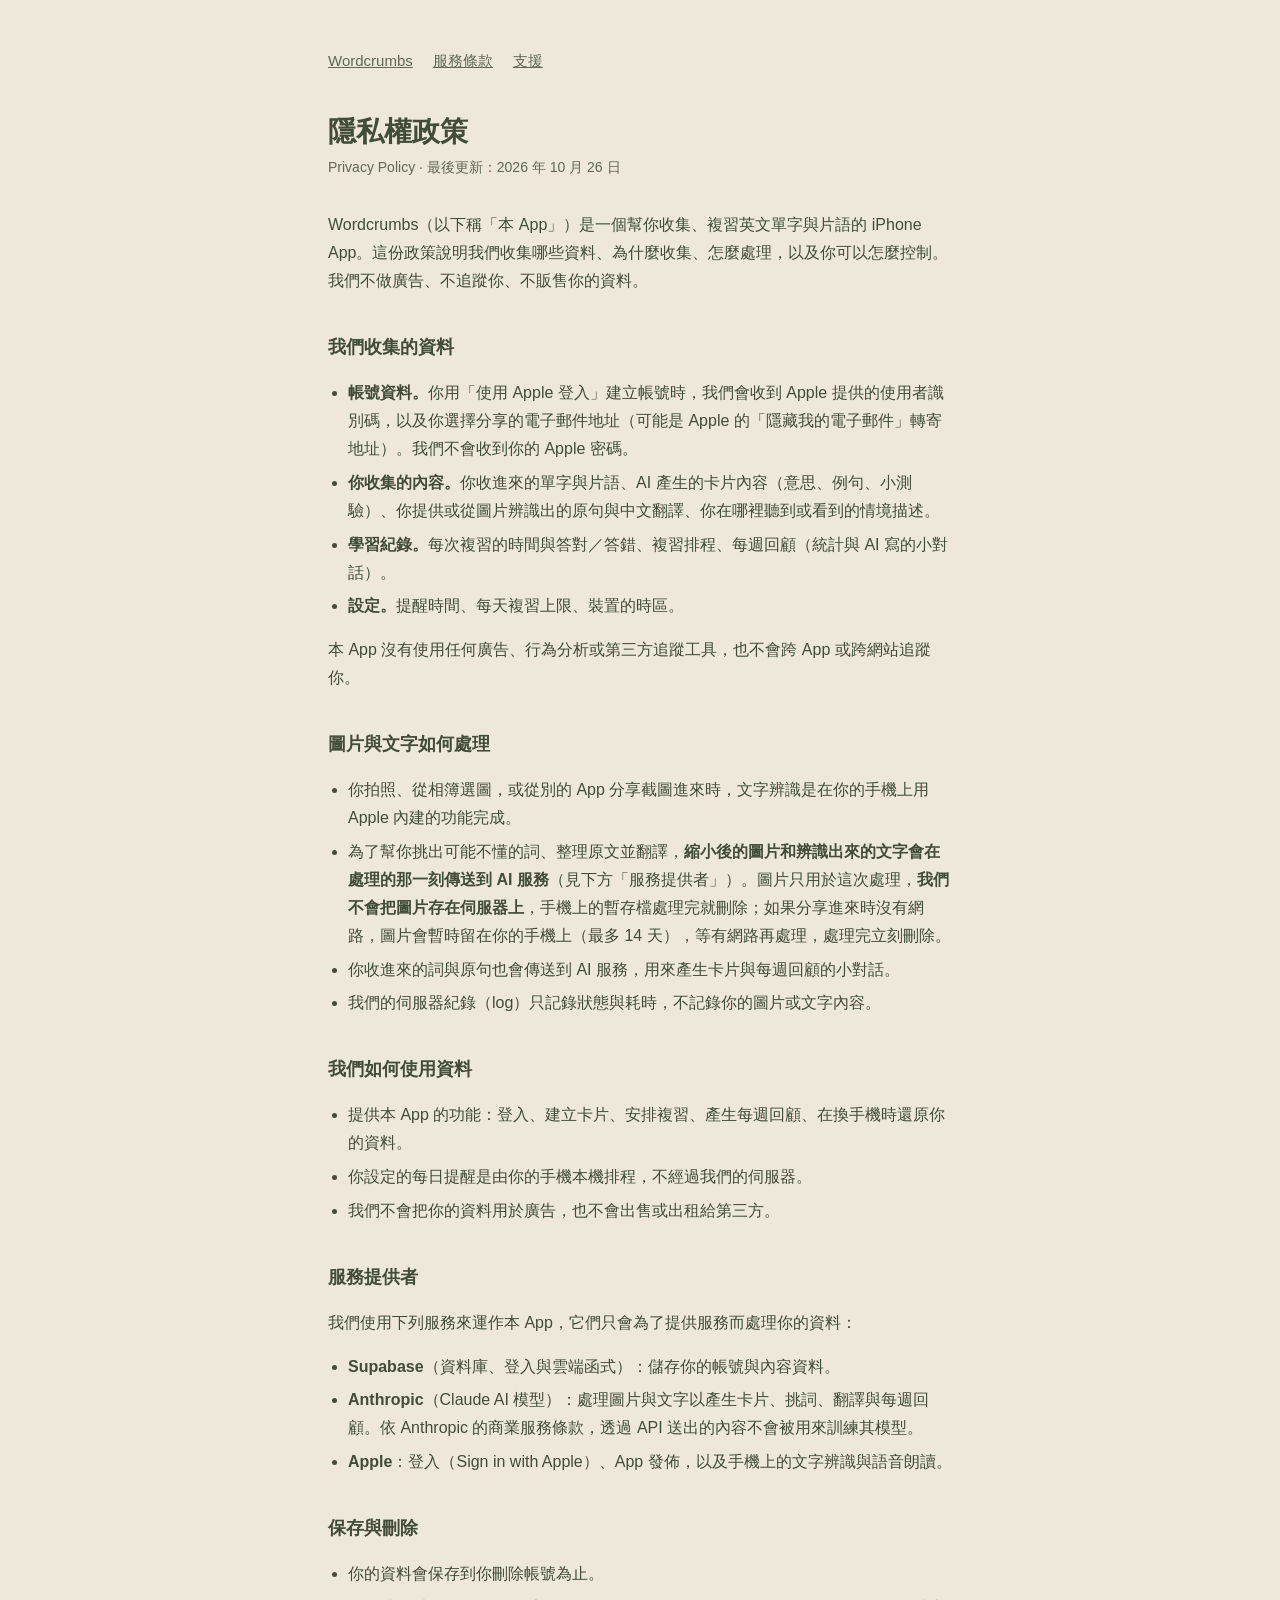
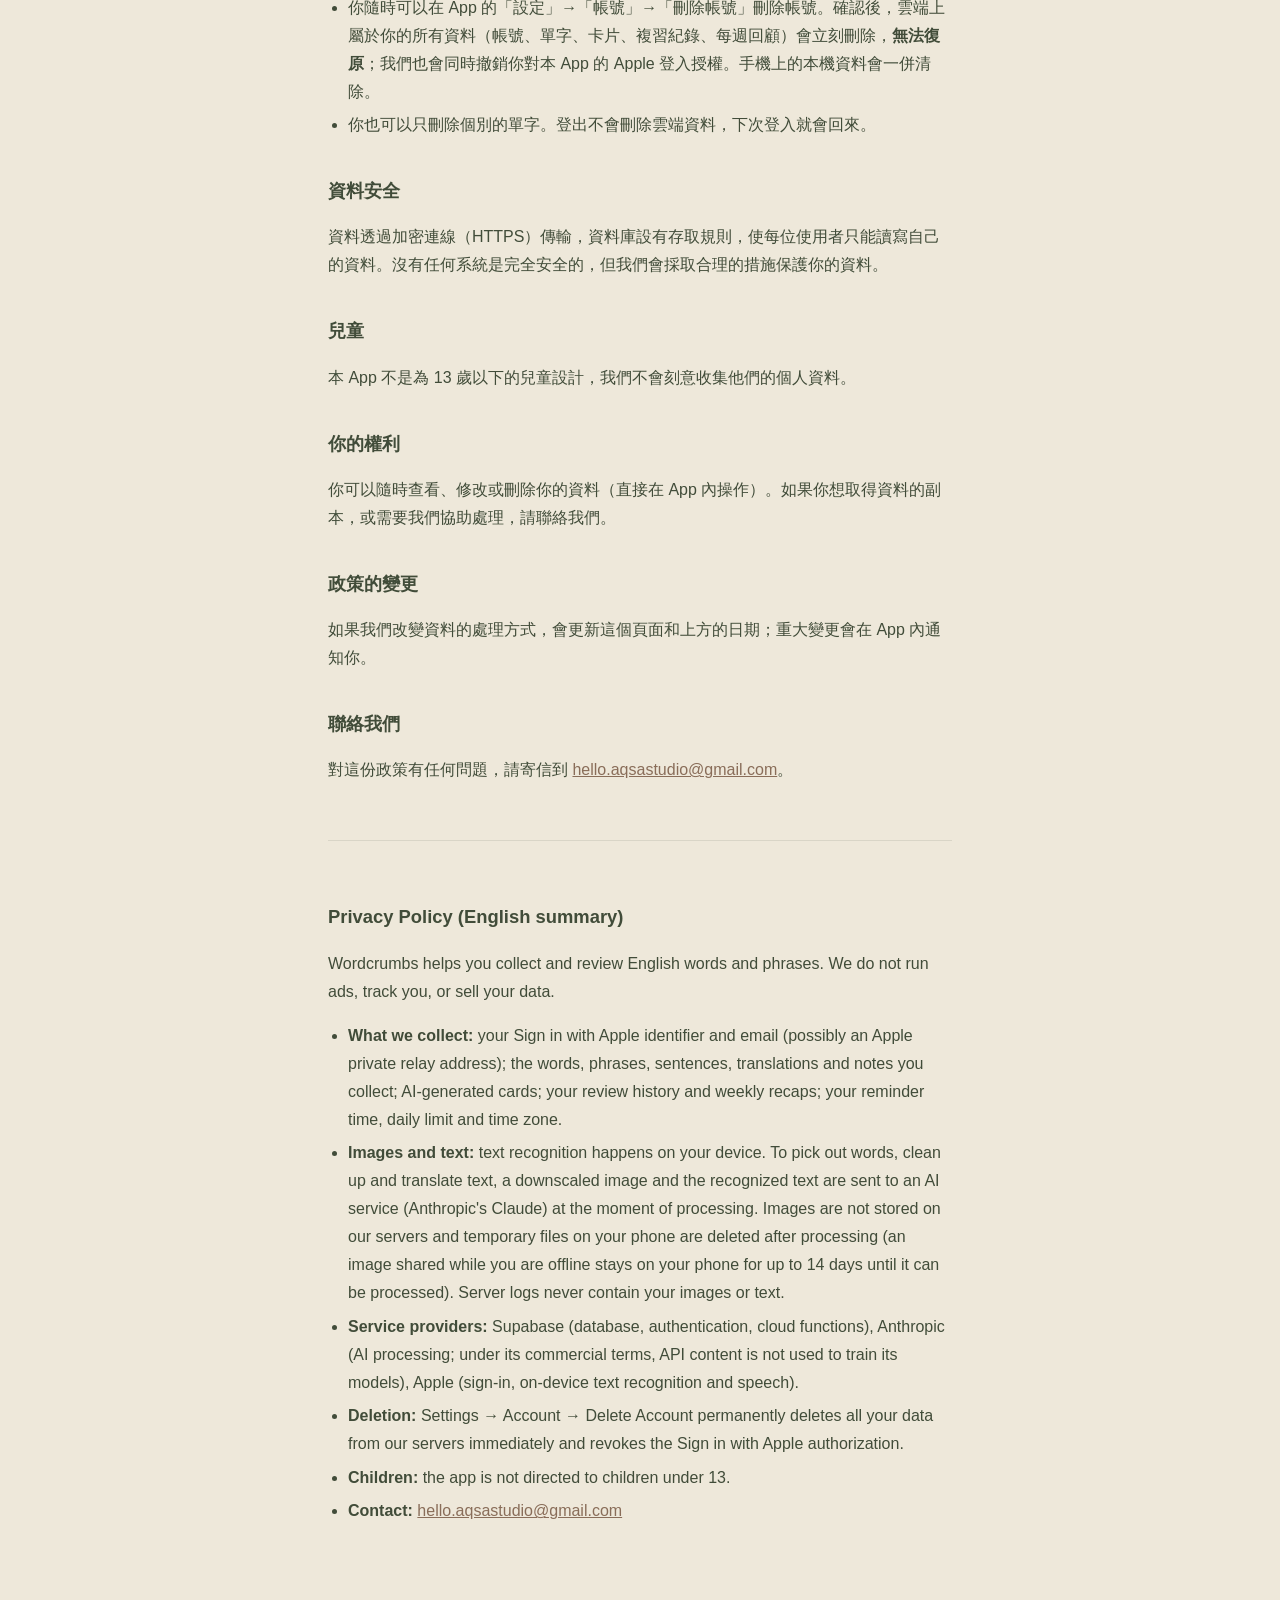
==== privacy.html @ e764e35c "Add files via upload" ====
<!doctype html>
<html lang="zh-Hant">
<head>
<meta charset="utf-8">
<meta name="viewport" content="width=device-width, initial-scale=1">
<title>隱私權政策 · Wordcrumbs</title>
<link rel="stylesheet" href="style.css">
</head>
<body>
<main>
  <nav><a href="index.html">Wordcrumbs</a><a href="terms.html">服務條款</a><a href="support.html">支援</a></nav>
  <h1>隱私權政策</h1>
  <p class="meta">Privacy Policy · 最後更新：2026 年 10 月 26 日</p>

  <p>Wordcrumbs（以下稱「本 App」）是一個幫你收集、複習英文單字與片語的 iPhone App。這份政策說明我們收集哪些資料、為什麼收集、怎麼處理，以及你可以怎麼控制。我們不做廣告、不追蹤你、不販售你的資料。</p>

  <h2>我們收集的資料</h2>
  <ul>
    <li><strong>帳號資料。</strong>你用「使用 Apple 登入」建立帳號時，我們會收到 Apple 提供的使用者識別碼，以及你選擇分享的電子郵件地址（可能是 Apple 的「隱藏我的電子郵件」轉寄地址）。我們不會收到你的 Apple 密碼。</li>
    <li><strong>你收集的內容。</strong>你收進來的單字與片語、AI 產生的卡片內容（意思、例句、小測驗）、你提供或從圖片辨識出的原句與中文翻譯、你在哪裡聽到或看到的情境描述。</li>
    <li><strong>學習紀錄。</strong>每次複習的時間與答對／答錯、複習排程、每週回顧（統計與 AI 寫的小對話）。</li>
    <li><strong>設定。</strong>提醒時間、每天複習上限、裝置的時區。</li>
  </ul>
  <p>本 App 沒有使用任何廣告、行為分析或第三方追蹤工具，也不會跨 App 或跨網站追蹤你。</p>

  <h2>圖片與文字如何處理</h2>
  <ul>
    <li>你拍照、從相簿選圖，或從別的 App 分享截圖進來時，文字辨識是在你的手機上用 Apple 內建的功能完成。</li>
    <li>為了幫你挑出可能不懂的詞、整理原文並翻譯，<strong>縮小後的圖片和辨識出來的文字會在處理的那一刻傳送到 AI 服務</strong>（見下方「服務提供者」）。圖片只用於這次處理，<strong>我們不會把圖片存在伺服器上</strong>，手機上的暫存檔處理完就刪除；如果分享進來時沒有網路，圖片會暫時留在你的手機上（最多 14 天），等有網路再處理，處理完立刻刪除。</li>
    <li>你收進來的詞與原句也會傳送到 AI 服務，用來產生卡片與每週回顧的小對話。</li>
    <li>我們的伺服器紀錄（log）只記錄狀態與耗時，不記錄你的圖片或文字內容。</li>
  </ul>

  <h2>我們如何使用資料</h2>
  <ul>
    <li>提供本 App 的功能：登入、建立卡片、安排複習、產生每週回顧、在換手機時還原你的資料。</li>
    <li>你設定的每日提醒是由你的手機本機排程，不經過我們的伺服器。</li>
    <li>我們不會把你的資料用於廣告，也不會出售或出租給第三方。</li>
  </ul>

  <h2>服務提供者</h2>
  <p>我們使用下列服務來運作本 App，它們只會為了提供服務而處理你的資料：</p>
  <ul>
    <li><strong>Supabase</strong>（資料庫、登入與雲端函式）：儲存你的帳號與內容資料。</li>
    <li><strong>Anthropic</strong>（Claude AI 模型）：處理圖片與文字以產生卡片、挑詞、翻譯與每週回顧。依 Anthropic 的商業服務條款，透過 API 送出的內容不會被用來訓練其模型。</li>
    <li><strong>Apple</strong>：登入（Sign in with Apple）、App 發佈，以及手機上的文字辨識與語音朗讀。</li>
  </ul>

  <h2>保存與刪除</h2>
  <ul>
    <li>你的資料會保存到你刪除帳號為止。</li>
    <li>你隨時可以在 App 的「設定」→「帳號」→「刪除帳號」刪除帳號。確認後，雲端上屬於你的所有資料（帳號、單字、卡片、複習紀錄、每週回顧）會立刻刪除，<strong>無法復原</strong>；我們也會同時撤銷你對本 App 的 Apple 登入授權。手機上的本機資料會一併清除。</li>
    <li>你也可以只刪除個別的單字。登出不會刪除雲端資料，下次登入就會回來。</li>
  </ul>

  <h2>資料安全</h2>
  <p>資料透過加密連線（HTTPS）傳輸，資料庫設有存取規則，使每位使用者只能讀寫自己的資料。沒有任何系統是完全安全的，但我們會採取合理的措施保護你的資料。</p>

  <h2>兒童</h2>
  <p>本 App 不是為 13 歲以下的兒童設計，我們不會刻意收集他們的個人資料。</p>

  <h2>你的權利</h2>
  <p>你可以隨時查看、修改或刪除你的資料（直接在 App 內操作）。如果你想取得資料的副本，或需要我們協助處理，請聯絡我們。</p>

  <h2>政策的變更</h2>
  <p>如果我們改變資料的處理方式，會更新這個頁面和上方的日期；重大變更會在 App 內通知你。</p>

  <h2>聯絡我們</h2>
  <p>對這份政策有任何問題，請寄信到 <a href="mailto:hello.aqsastudio@gmail.com">hello.aqsastudio@gmail.com</a>。</p>

  <section class="lang" lang="en">
    <h2>Privacy Policy (English summary)</h2>
    <p>Wordcrumbs helps you collect and review English words and phrases. We do not run ads, track you, or sell your data.</p>
    <ul>
      <li><strong>What we collect:</strong> your Sign in with Apple identifier and email (possibly an Apple private relay address); the words, phrases, sentences, translations and notes you collect; AI-generated cards; your review history and weekly recaps; your reminder time, daily limit and time zone.</li>
      <li><strong>Images and text:</strong> text recognition happens on your device. To pick out words, clean up and translate text, a downscaled image and the recognized text are sent to an AI service (Anthropic's Claude) at the moment of processing. Images are not stored on our servers and temporary files on your phone are deleted after processing (an image shared while you are offline stays on your phone for up to 14 days until it can be processed). Server logs never contain your images or text.</li>
      <li><strong>Service providers:</strong> Supabase (database, authentication, cloud functions), Anthropic (AI processing; under its commercial terms, API content is not used to train its models), Apple (sign-in, on-device text recognition and speech).</li>
      <li><strong>Deletion:</strong> Settings → Account → Delete Account permanently deletes all your data from our servers immediately and revokes the Sign in with Apple authorization.</li>
      <li><strong>Children:</strong> the app is not directed to children under 13.</li>
      <li><strong>Contact:</strong> <a href="mailto:hello.aqsastudio@gmail.com">hello.aqsastudio@gmail.com</a></li>
    </ul>
  </section>
</main>
</body>
</html>
---- style.css ----
:root {
  --bg: #eee8da;
  --card: #f6f4ec;
  --ink: #414c39;
  --muted: #606856;
  --line: #d9d5c7;
  --accent: #896d59;
}
@media (prefers-color-scheme: dark) {
  :root {
    --bg: #23271f;
    --card: #2c3126;
    --ink: #e8e4d6;
    --muted: #a7ae9a;
    --line: #3d4435;
    --accent: #c7a19b;
  }
}
* { box-sizing: border-box; }
body {
  margin: 0;
  background: var(--bg);
  color: var(--ink);
  font: 16px/1.75 -apple-system, "PingFang TC", "Noto Sans TC", "Microsoft JhengHei", sans-serif;
}
main {
  max-width: 42rem;
  margin: 0 auto;
  padding: 3rem max(1.5rem, env(safe-area-inset-left)) 5rem;
}
h1 { font-size: 1.75rem; line-height: 1.3; margin: 0 0 .25rem; }
h2 { font-size: 1.15rem; margin: 2.25rem 0 .5rem; }
p, li { color: var(--ink); }
.meta { color: var(--muted); font-size: .875rem; margin: 0 0 2rem; }
ul { padding-left: 1.25rem; }
li { margin: .35rem 0; }
a { color: var(--accent); }
nav { display: flex; gap: 1.25rem; flex-wrap: wrap; margin-bottom: 2.5rem; font-size: .9375rem; }
nav a { color: var(--muted); }
.lang { margin-top: 3.5rem; padding-top: 1.5rem; border-top: 1px solid var(--line); }
.note { background: var(--card); border: 1px solid var(--line); border-radius: 12px; padding: 1rem 1.25rem; }
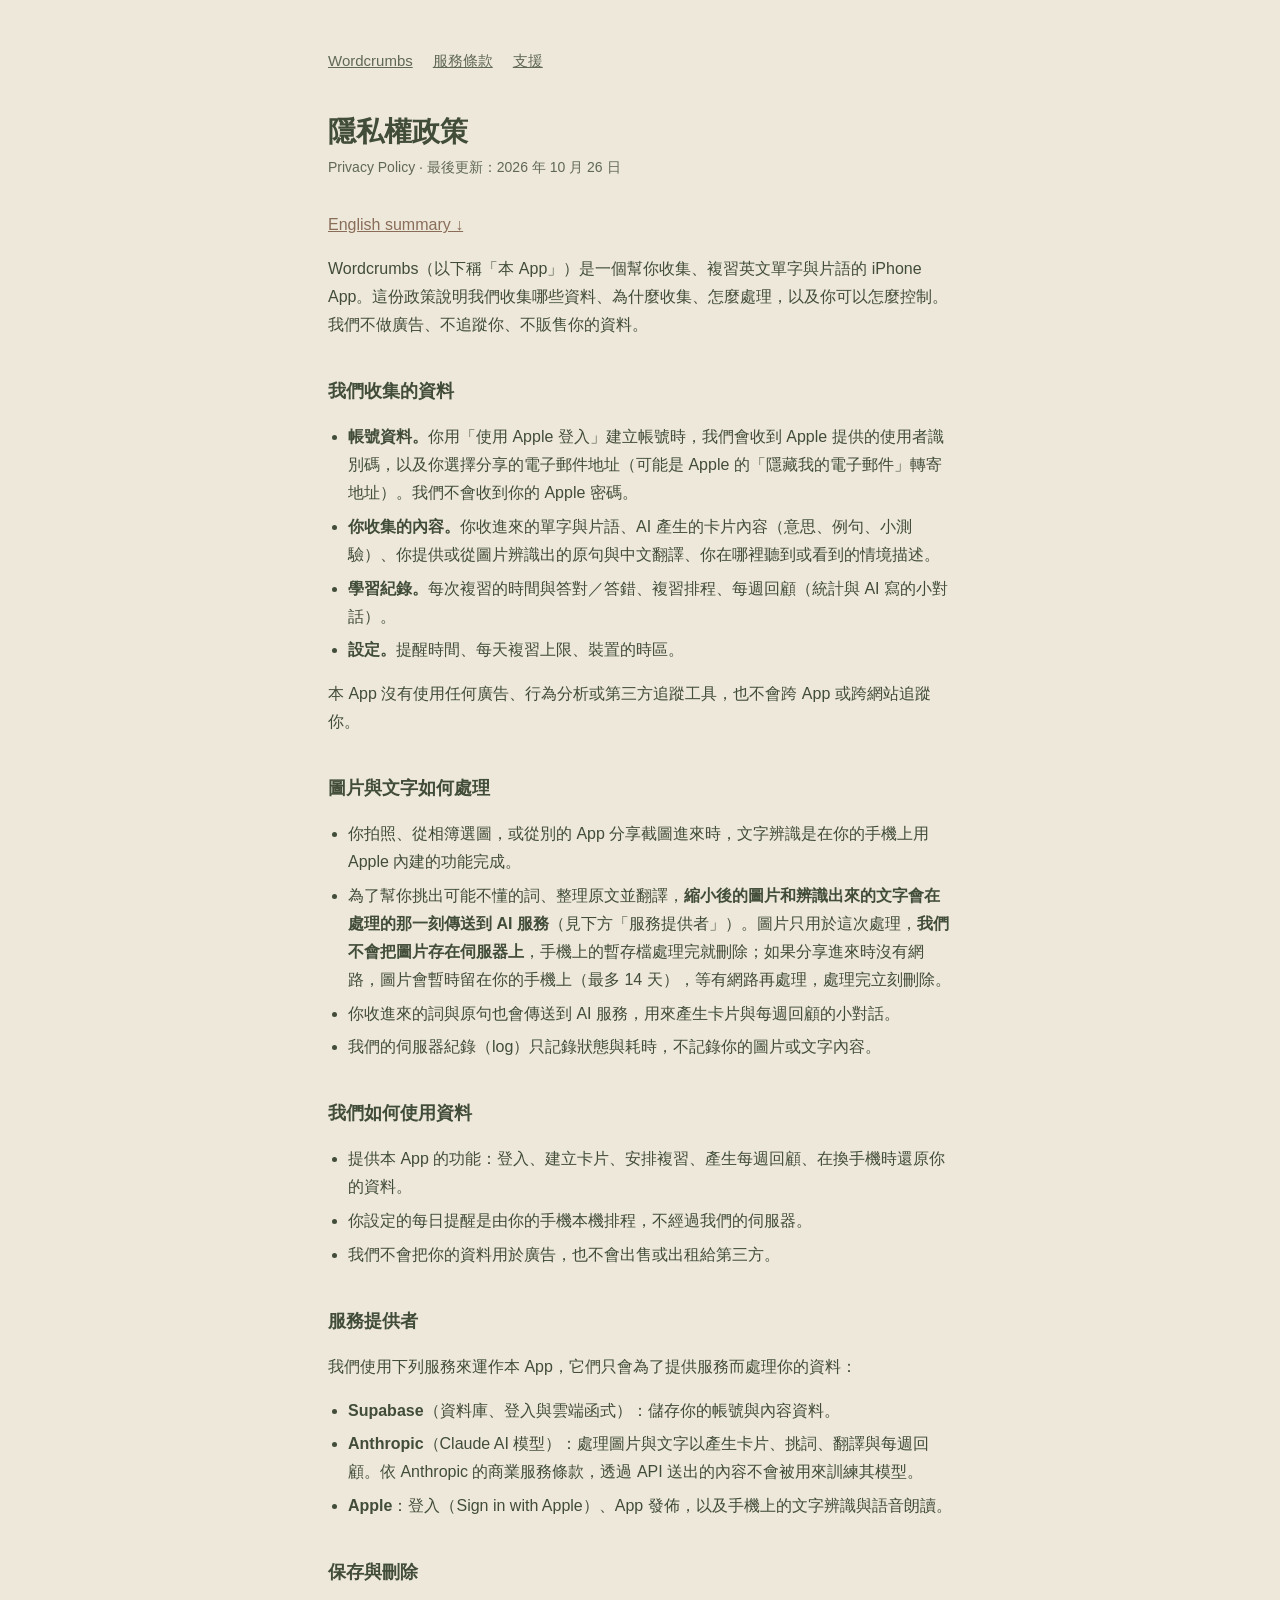
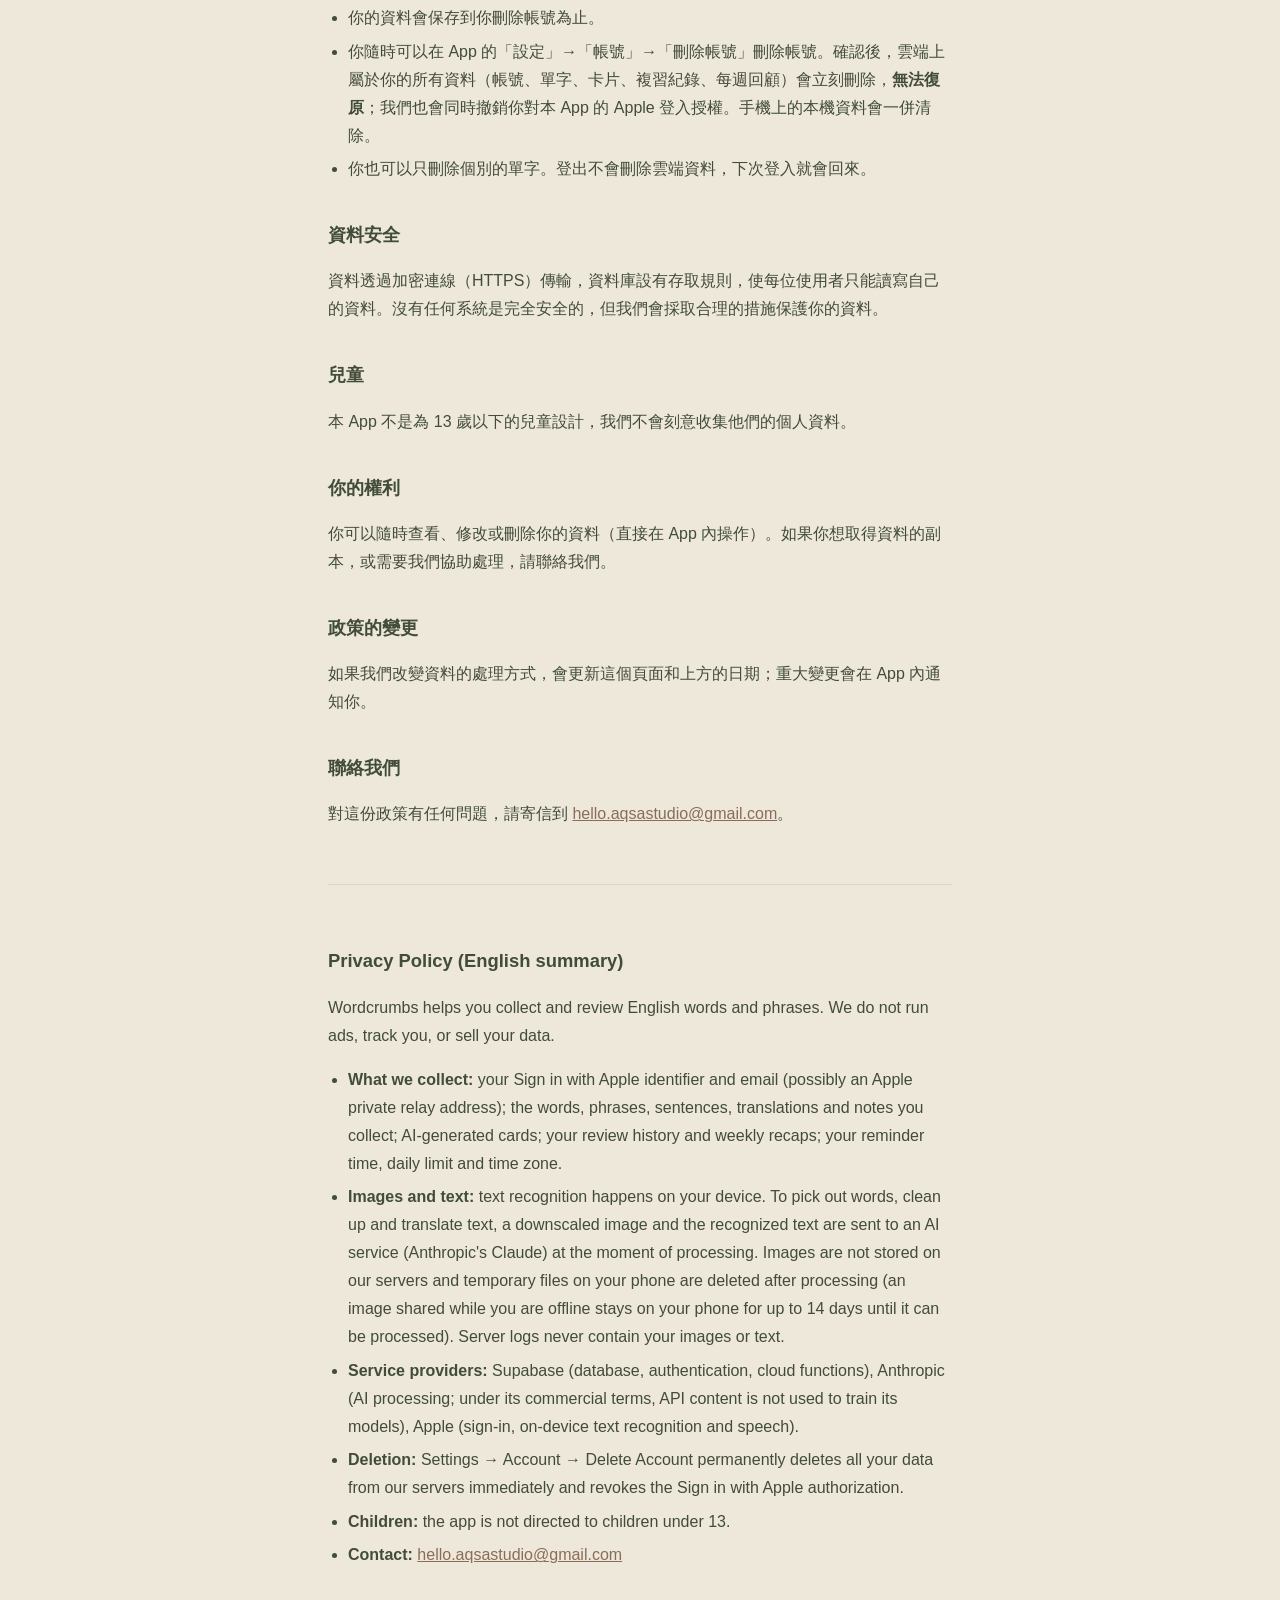
==== commit 62004ede: "Add files via upload" ====
--- a/privacy.html
+++ b/privacy.html
@@ -11,6 +11,7 @@
   <nav><a href="index.html">Wordcrumbs</a><a href="terms.html">服務條款</a><a href="support.html">支援</a></nav>
   <h1>隱私權政策</h1>
   <p class="meta">Privacy Policy · 最後更新：2026 年 10 月 26 日</p>
+  <p><a href="#en">English summary ↓</a></p>
 
   <p>Wordcrumbs（以下稱「本 App」）是一個幫你收集、複習英文單字與片語的 iPhone App。這份政策說明我們收集哪些資料、為什麼收集、怎麼處理，以及你可以怎麼控制。我們不做廣告、不追蹤你、不販售你的資料。</p>
 
@@ -68,7 +69,7 @@
   <h2>聯絡我們</h2>
   <p>對這份政策有任何問題，請寄信到 <a href="mailto:hello.aqsastudio@gmail.com">hello.aqsastudio@gmail.com</a>。</p>
 
-  <section class="lang" lang="en">
+  <section class="lang" lang="en" id="en">
     <h2>Privacy Policy (English summary)</h2>
     <p>Wordcrumbs helps you collect and review English words and phrases. We do not run ads, track you, or sell your data.</p>
     <ul>
